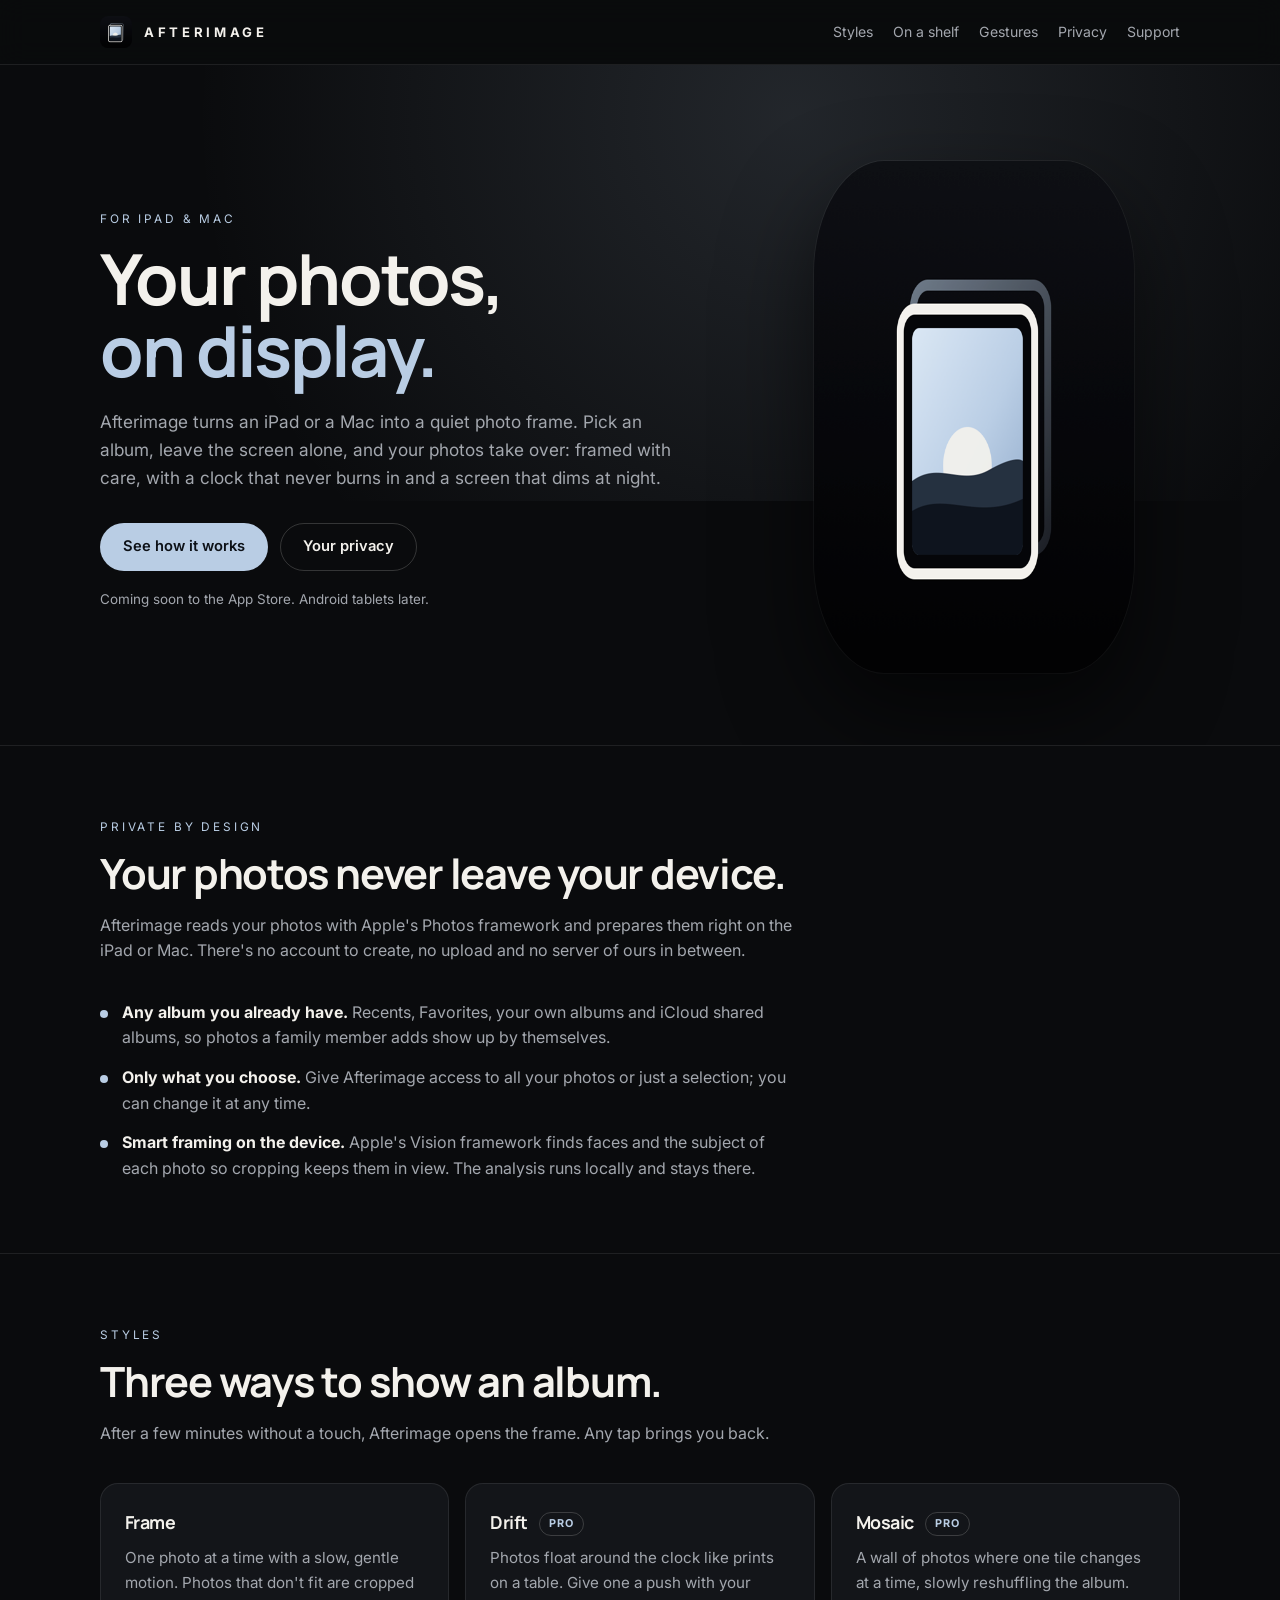
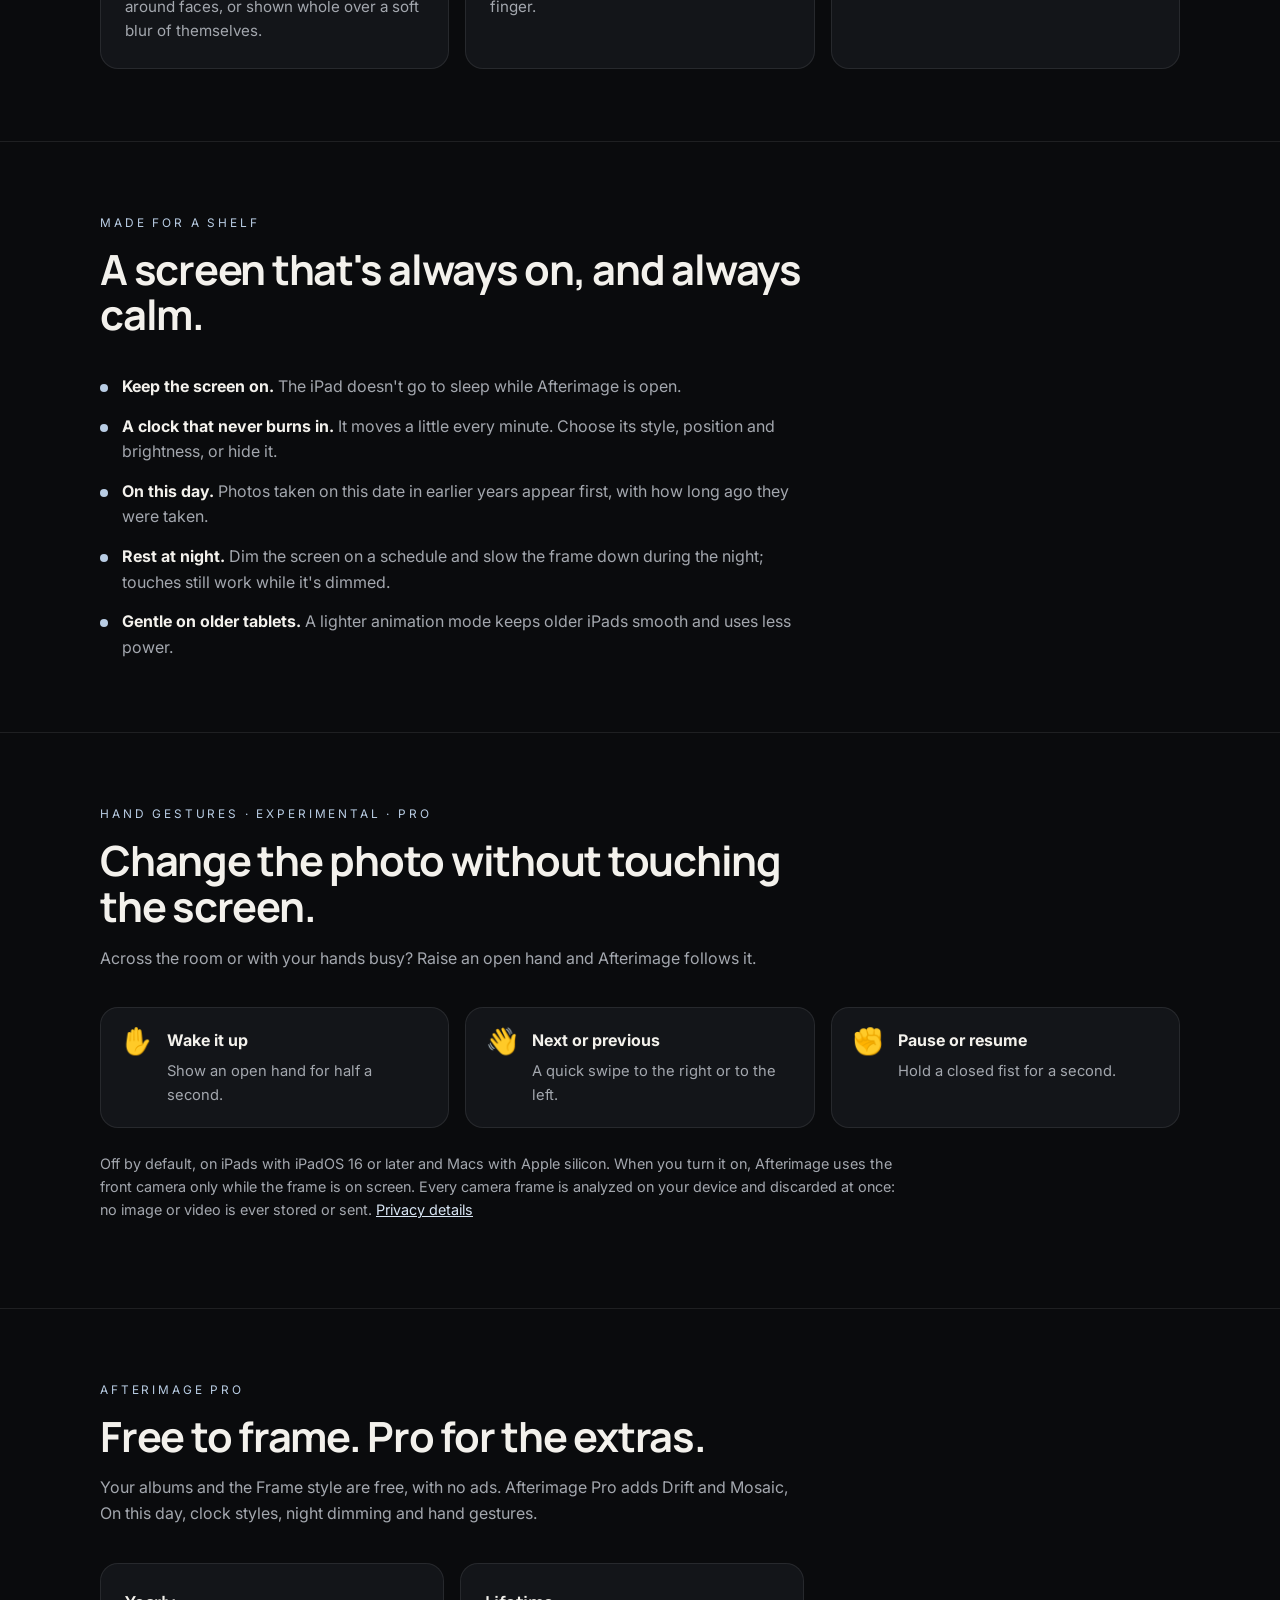
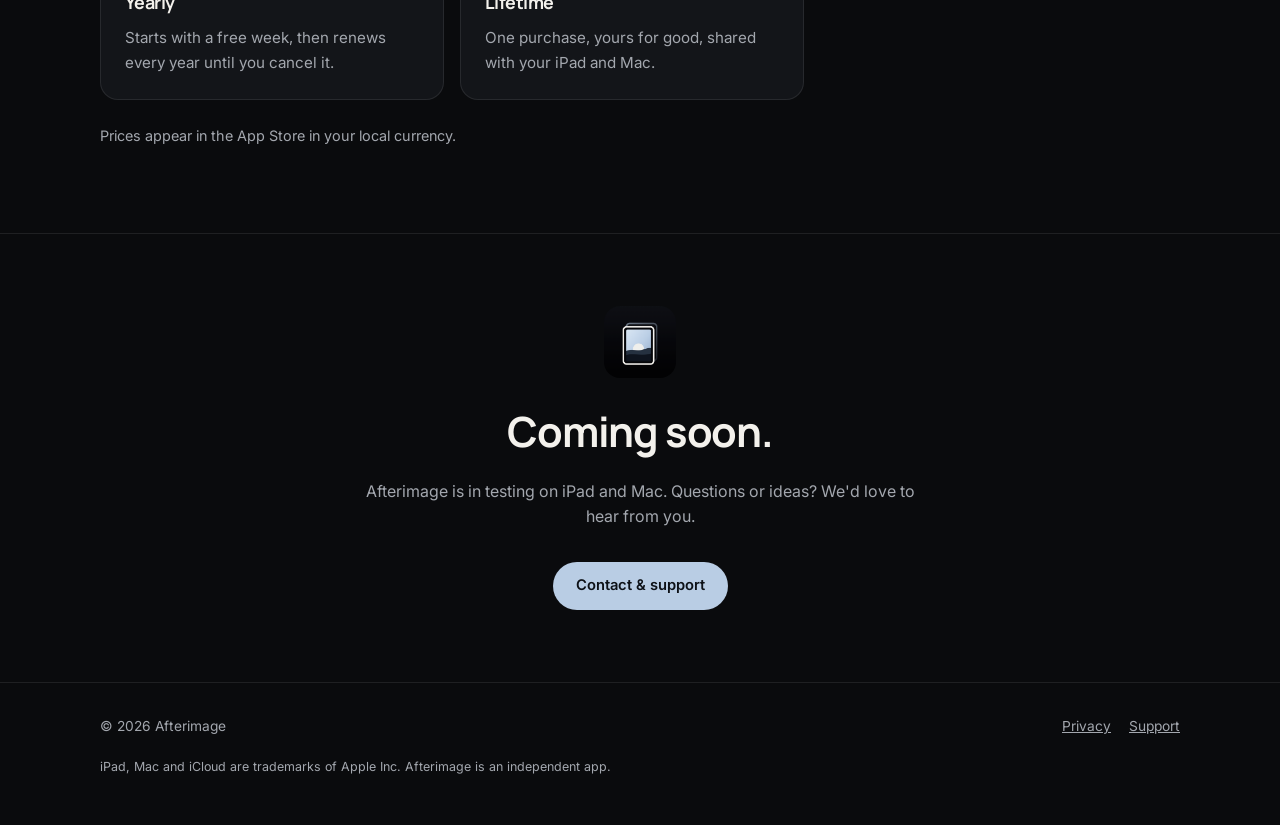
==== index.html @ 96af8f73 "Afterimage website: landing, privacy policy and support Co-Authored-By: Claude Opus 5.5 <noreply@ant" ====
<!doctype html>
<html lang="en">
  <head>
    <meta charset="utf-8" />
    <meta name="viewport" content="width=device-width, initial-scale=1" />
    <title>Afterimage — Your photos, on display</title>
    <meta name="description" content="Afterimage turns an iPad or Mac into an ambient photo frame for your albums. Photos are read and framed on your device, never uploaded." />
    <meta property="og:title" content="Afterimage — Your photos, on display" />
    <meta property="og:description" content="An ambient photo frame for iPad and Mac. Your photos stay on your device." />
    <meta property="og:image" content="assets/app-icon.png" />
    <link rel="icon" href="assets/favicon.png" />
    <link rel="apple-touch-icon" href="assets/app-icon.png" />
    <link rel="preconnect" href="https://fonts.googleapis.com" />
    <link rel="preconnect" href="https://fonts.gstatic.com" crossorigin />
    <link href="https://fonts.googleapis.com/css2?family=Inter:wght@400;500;600&family=Manrope:wght@600;700;800&display=swap" rel="stylesheet" />
    <link rel="stylesheet" href="assets/styles.css?v=1" />
  </head>
  <body>
    <header class="site-header">
      <div class="wrap">
        <a class="brand" href="./"><img src="assets/app-icon.png" alt="" /><span>AFTERIMAGE</span></a>
        <nav class="site-nav" aria-label="Main">
          <a href="./#styles">Styles</a>
          <a href="./#frame">On a shelf</a>
          <a href="./#gestures">Gestures</a>
          <a href="privacy.html">Privacy</a>
          <a href="support.html">Support</a>
        </nav>
      </div>
    </header>

    <main>
      <section class="hero">
        <div class="wrap">
          <div>
            <p class="eyebrow">For iPad &amp; Mac</p>
            <h1>Your photos,<br /><em>on display.</em></h1>
            <p class="lead">
              Afterimage turns an iPad or a Mac into a quiet photo frame. Pick an album, leave the screen alone, and your
              photos take over: framed with care, with a clock that never burns in and a screen that dims at night.
            </p>
            <div class="cta-row">
              <a class="button primary" href="#styles">See how it works</a>
              <a class="button" href="privacy.html">Your privacy</a>
            </div>
            <p class="availability">Coming soon to the App Store. Android tablets later.</p>
          </div>
          <img class="hero-icon" src="assets/app-icon.png" alt="The Afterimage app icon: a picture frame with a fading copy behind it" width="512" height="512" />
        </div>
      </section>

      <section id="private">
        <div class="wrap">
          <div class="section-head">
            <p class="eyebrow">Private by design</p>
            <h2>Your photos never leave your device.</h2>
            <p>
              Afterimage reads your photos with Apple's Photos framework and prepares them right on the iPad or Mac. There's no
              account to create, no upload and no server of ours in between.
            </p>
          </div>
          <ul class="points">
            <li><strong>Any album you already have.</strong> Recents, Favorites, your own albums and iCloud shared albums, so photos a family member adds show up by themselves.</li>
            <li><strong>Only what you choose.</strong> Give Afterimage access to all your photos or just a selection; you can change it at any time.</li>
            <li><strong>Smart framing on the device.</strong> Apple's Vision framework finds faces and the subject of each photo so cropping keeps them in view. The analysis runs locally and stays there.</li>
          </ul>
        </div>
      </section>

      <section id="styles">
        <div class="wrap">
          <div class="section-head">
            <p class="eyebrow">Styles</p>
            <h2>Three ways to show an album.</h2>
            <p>After a few minutes without a touch, Afterimage opens the frame. Any tap brings you back.</p>
          </div>
          <div class="cards">
            <article class="card">
              <h3>Frame</h3>
              <p>One photo at a time with a slow, gentle motion. Photos that don't fit are cropped around faces, or shown whole over a soft blur of themselves.</p>
            </article>
            <article class="card">
              <h3>Drift <span class="tag">PRO</span></h3>
              <p>Photos float around the clock like prints on a table. Give one a push with your finger.</p>
            </article>
            <article class="card">
              <h3>Mosaic <span class="tag">PRO</span></h3>
              <p>A wall of photos where one tile changes at a time, slowly reshuffling the album.</p>
            </article>
          </div>
        </div>
      </section>

      <section id="frame">
        <div class="wrap">
          <div class="section-head">
            <p class="eyebrow">Made for a shelf</p>
            <h2>A screen that's always on, and always calm.</h2>
          </div>
          <ul class="points">
            <li><strong>Keep the screen on.</strong> The iPad doesn't go to sleep while Afterimage is open.</li>
            <li><strong>A clock that never burns in.</strong> It moves a little every minute. Choose its style, position and brightness, or hide it.</li>
            <li><strong>On this day.</strong> Photos taken on this date in earlier years appear first, with how long ago they were taken.</li>
            <li><strong>Rest at night.</strong> Dim the screen on a schedule and slow the frame down during the night; touches still work while it's dimmed.</li>
            <li><strong>Gentle on older tablets.</strong> A lighter animation mode keeps older iPads smooth and uses less power.</li>
          </ul>
        </div>
      </section>

      <section id="gestures">
        <div class="wrap">
          <div class="section-head">
            <p class="eyebrow">Hand gestures · Experimental · Pro</p>
            <h2>Change the photo without touching the screen.</h2>
            <p>Across the room or with your hands busy? Raise an open hand and Afterimage follows it.</p>
          </div>
          <ol class="gestures">
            <li><span class="hand" aria-hidden="true">✋</span><div><strong>Wake it up</strong><p>Show an open hand for half a second.</p></div></li>
            <li><span class="hand" aria-hidden="true">👋</span><div><strong>Next or previous</strong><p>A quick swipe to the right or to the left.</p></div></li>
            <li><span class="hand" aria-hidden="true">✊</span><div><strong>Pause or resume</strong><p>Hold a closed fist for a second.</p></div></li>
          </ol>
          <p class="note">
            Off by default, on iPads with iPadOS 16 or later and Macs with Apple silicon. When you turn it on, Afterimage uses
            the front camera only while the frame is on screen. Every camera frame is analyzed on your device and discarded at
            once: no image or video is ever stored or sent. <a href="privacy.html#gestures">Privacy details</a>
          </p>
        </div>
      </section>

      <section id="pro">
        <div class="wrap">
          <div class="section-head">
            <p class="eyebrow">Afterimage Pro</p>
            <h2>Free to frame. Pro for the extras.</h2>
            <p>
              Your albums and the Frame style are free, with no ads. Afterimage Pro adds Drift and Mosaic, On this day, clock
              styles, night dimming and hand gestures.
            </p>
          </div>
          <div class="plans">
            <article class="card"><h3>Yearly</h3><p>Starts with a free week, then renews every year until you cancel it.</p></article>
            <article class="card"><h3>Lifetime</h3><p>One purchase, yours for good, shared with your iPad and Mac.</p></article>
          </div>
          <p class="note">Prices appear in the App Store in your local currency.</p>
        </div>
      </section>

      <section class="cta-final">
        <div class="wrap">
          <img src="assets/app-icon.png" alt="" />
          <h2>Coming soon.</h2>
          <p>Afterimage is in testing on iPad and Mac. Questions or ideas? We'd love to hear from you.</p>
          <div class="cta-row" style="justify-content: center">
            <a class="button primary" href="support.html">Contact &amp; support</a>
          </div>
        </div>
      </section>
    </main>

    <footer class="site-footer">
      <div class="wrap">
        <span>© 2026 Afterimage</span>
        <nav aria-label="Footer">
          <a href="privacy.html">Privacy</a>
          <a href="support.html">Support</a>
        </nav>
        <p class="legal-note">iPad, Mac and iCloud are trademarks of Apple Inc. Afterimage is an independent app.</p>
      </div>
    </footer>
  </body>
</html>
---- assets/styles.css ----
:root {
  --bg: #0a0b0d;
  --surface: #131519;
  --text: #f3f1ec;
  --muted: #a3a7ae;
  --accent: #b9cde4;
  --accent-strong: #d9e6f4;
  --line: rgb(243 241 236 / 9%);
  --line-strong: rgb(243 241 236 / 18%);
  --radius: 18px;
  --font-heading: 'Manrope', 'Inter', system-ui, sans-serif;
  --font-body: 'Inter', system-ui, -apple-system, 'Segoe UI', sans-serif;
  color-scheme: dark;
}
* { box-sizing: border-box; }
html { scroll-behavior: smooth; }
body {
  margin: 0;
  background: var(--bg);
  color: var(--text);
  font-family: var(--font-body);
  line-height: 1.6;
  -webkit-font-smoothing: antialiased;
}
a { color: var(--accent-strong); }
img { max-width: 100%; display: block; }
.wrap { width: min(1080px, calc(100% - 32px)); margin: 0 auto; }

.site-header {
  position: sticky; top: 0; z-index: 10;
  background: rgb(10 11 13 / 82%);
  backdrop-filter: blur(14px);
  border-bottom: 1px solid var(--line);
}
.site-header .wrap { display: flex; align-items: center; justify-content: space-between; gap: 16px; min-height: 64px; }
.brand { display: inline-flex; align-items: center; gap: 12px; color: var(--text); text-decoration: none; }
.brand img { width: 32px; height: 32px; border-radius: 8px; }
.brand span { font-weight: 700; letter-spacing: 0.28em; font-size: 0.82rem; }
.site-nav { display: flex; flex-wrap: wrap; gap: 6px 20px; }
.site-nav a { color: var(--muted); text-decoration: none; font-size: 0.88rem; }
.site-nav a:hover { color: var(--text); }

h1, h2, h3 { font-family: var(--font-heading); letter-spacing: -0.03em; margin: 0; }
.eyebrow { margin: 0 0 14px; color: var(--accent); font-size: 0.74rem; letter-spacing: 0.24em; text-transform: uppercase; }
.lead { margin: 22px 0 0; max-width: 36rem; color: var(--muted); font-size: 1.08rem; }

.hero { position: relative; overflow: hidden; padding: 96px 0 72px; }
.hero::before {
  content: ''; position: absolute; inset: -30% -10% auto; height: 640px;
  background: radial-gradient(circle at 60% 40%, rgb(185 205 228 / 14%), transparent 60%);
  pointer-events: none;
}
.hero .wrap { position: relative; display: grid; grid-template-columns: 1.2fr 0.8fr; gap: 48px; align-items: center; }
.hero h1 { font-size: clamp(2.5rem, 6vw, 4.4rem); line-height: 1.02; }
.hero h1 em { font-style: normal; color: var(--accent); }
.hero-icon { justify-self: center; width: min(320px, 70vw); border-radius: 22%; box-shadow: 0 40px 90px rgb(0 0 0 / 60%), 0 0 0 1px rgb(255 255 255 / 6%); }
.cta-row { display: flex; flex-wrap: wrap; gap: 12px; margin-top: 32px; }
.button {
  display: inline-flex; align-items: center; min-height: 48px; padding: 0 22px;
  border-radius: 99px; border: 1px solid var(--line-strong); color: var(--text);
  text-decoration: none; font-weight: 600; font-size: 0.92rem;
}
.button.primary { border-color: transparent; background: var(--accent); color: #0d1117; }
.availability { margin-top: 18px; color: var(--muted); font-size: 0.84rem; }

section { padding: 72px 0; border-top: 1px solid var(--line); }
.hero { border-top: 0; }
.section-head { max-width: 44rem; margin-bottom: 36px; }
.section-head h2 { font-size: clamp(1.8rem, 4vw, 2.6rem); line-height: 1.1; }
.section-head p:not(.eyebrow) { color: var(--muted); margin: 16px 0 0; }

.cards { display: grid; grid-template-columns: repeat(3, 1fr); gap: 16px; }
.card { padding: 24px; border-radius: var(--radius); background: var(--surface); border: 1px solid var(--line); }
.card h3 { font-size: 1.12rem; }
.card p { margin: 10px 0 0; color: var(--muted); font-size: 0.95rem; }
.tag { display: inline-block; margin-left: 8px; padding: 2px 9px; border-radius: 99px; border: 1px solid var(--line-strong); color: var(--accent); font-family: var(--font-body); font-size: 0.68rem; letter-spacing: 0.08em; vertical-align: middle; }

.points { margin: 0; padding: 0; list-style: none; display: grid; gap: 14px; max-width: 44rem; }
.points li { padding-left: 22px; position: relative; color: var(--muted); }
.points li::before { content: ''; position: absolute; left: 0; top: 0.62em; width: 8px; height: 8px; border-radius: 50%; background: var(--accent); }
.points strong { color: var(--text); }

.gestures { margin: 0; padding: 0; list-style: none; display: grid; grid-template-columns: repeat(3, 1fr); gap: 16px; }
.gestures li { display: flex; gap: 14px; padding: 20px; border-radius: var(--radius); background: var(--surface); border: 1px solid var(--line); }
.gestures .hand { font-size: 1.6rem; line-height: 1; }
.gestures p { margin: 6px 0 0; color: var(--muted); font-size: 0.92rem; }
.note { margin-top: 24px; color: var(--muted); font-size: 0.9rem; max-width: 50rem; }

.plans { display: grid; grid-template-columns: repeat(2, 1fr); gap: 16px; max-width: 44rem; }

.cta-final { text-align: center; }
.cta-final img { width: 72px; margin: 0 auto 20px; border-radius: 16px; }
.cta-final h2 { font-size: clamp(1.8rem, 4vw, 2.6rem); }
.cta-final p { color: var(--muted); max-width: 36rem; margin: 14px auto 0; }

.doc { padding: 64px 0 80px; }
.doc .wrap { max-width: 760px; }
.doc h1 { font-size: clamp(2rem, 5vw, 3rem); }
.doc h2 { margin-top: 40px; font-size: 1.4rem; }
.doc h3 { margin-top: 24px; font-size: 1.06rem; }
.doc p, .doc li { color: #d2d0cb; }
.doc li { margin: 6px 0; }
.updated { color: var(--muted); font-size: 0.88rem; }

.site-footer { border-top: 1px solid var(--line); padding: 32px 0 48px; color: var(--muted); font-size: 0.86rem; }
.site-footer .wrap { display: flex; flex-wrap: wrap; justify-content: space-between; gap: 12px 24px; }
.site-footer nav { display: flex; gap: 18px; }
.site-footer a { color: var(--muted); }
.legal-note { flex-basis: 100%; margin: 8px 0 0; font-size: 0.78rem; }

@media (max-width: 820px) {
  .hero .wrap, .cards, .gestures, .plans { grid-template-columns: 1fr; }
  .hero { padding-top: 56px; }
  .hero-icon { width: 200px; order: -1; justify-self: start; }
  .site-nav { gap: 4px 14px; }
}
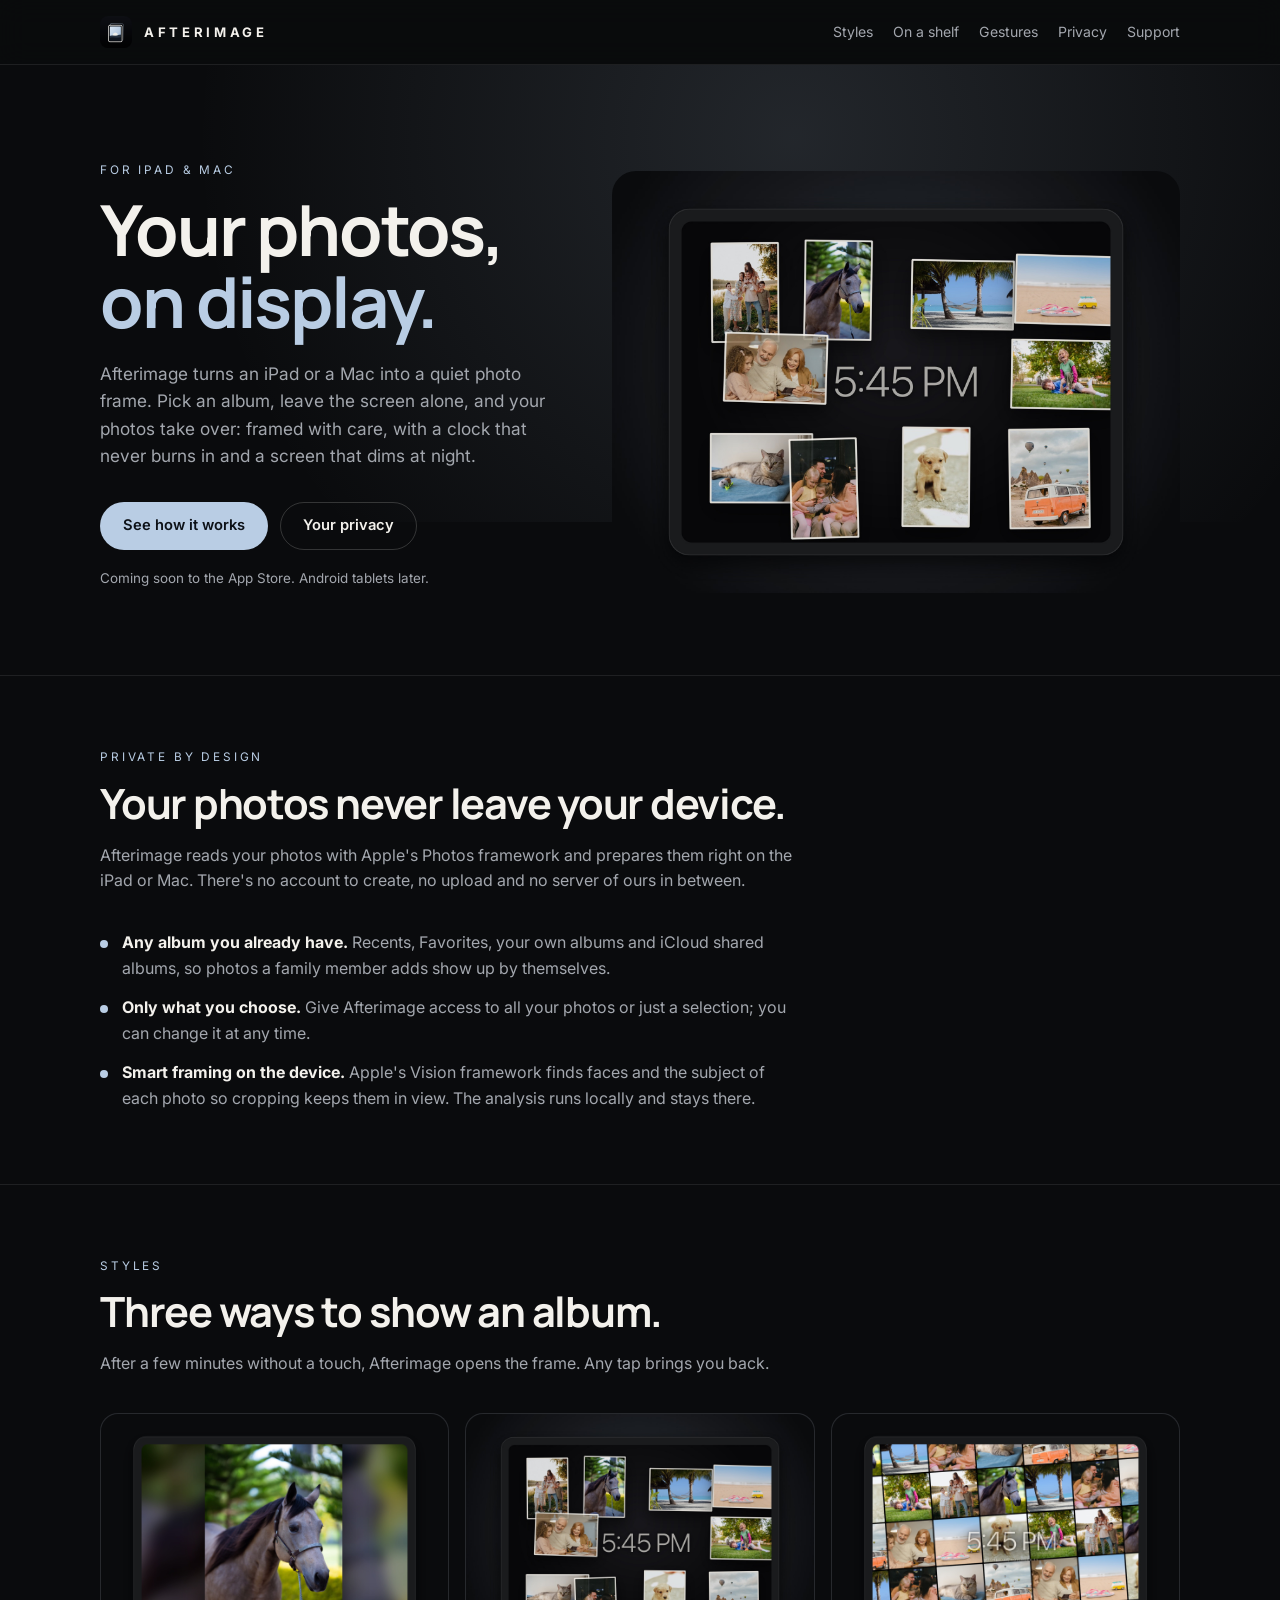
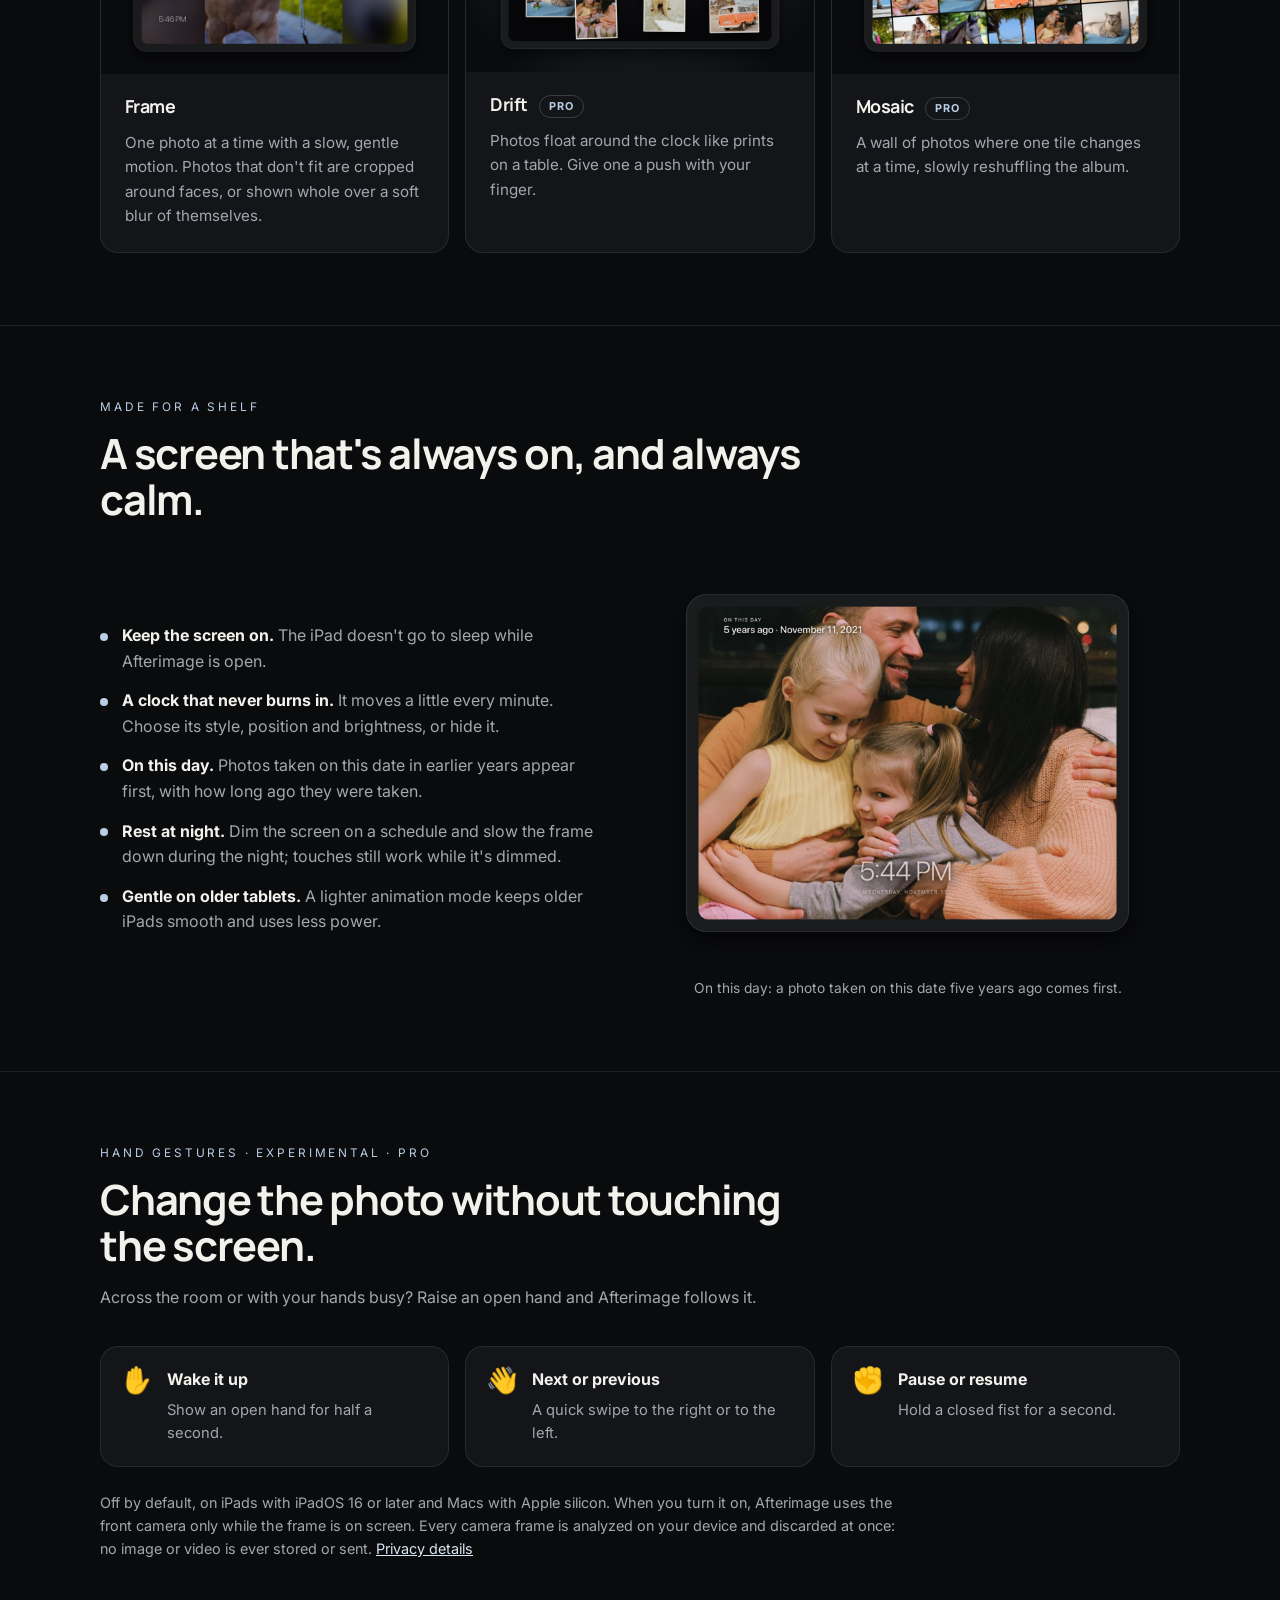
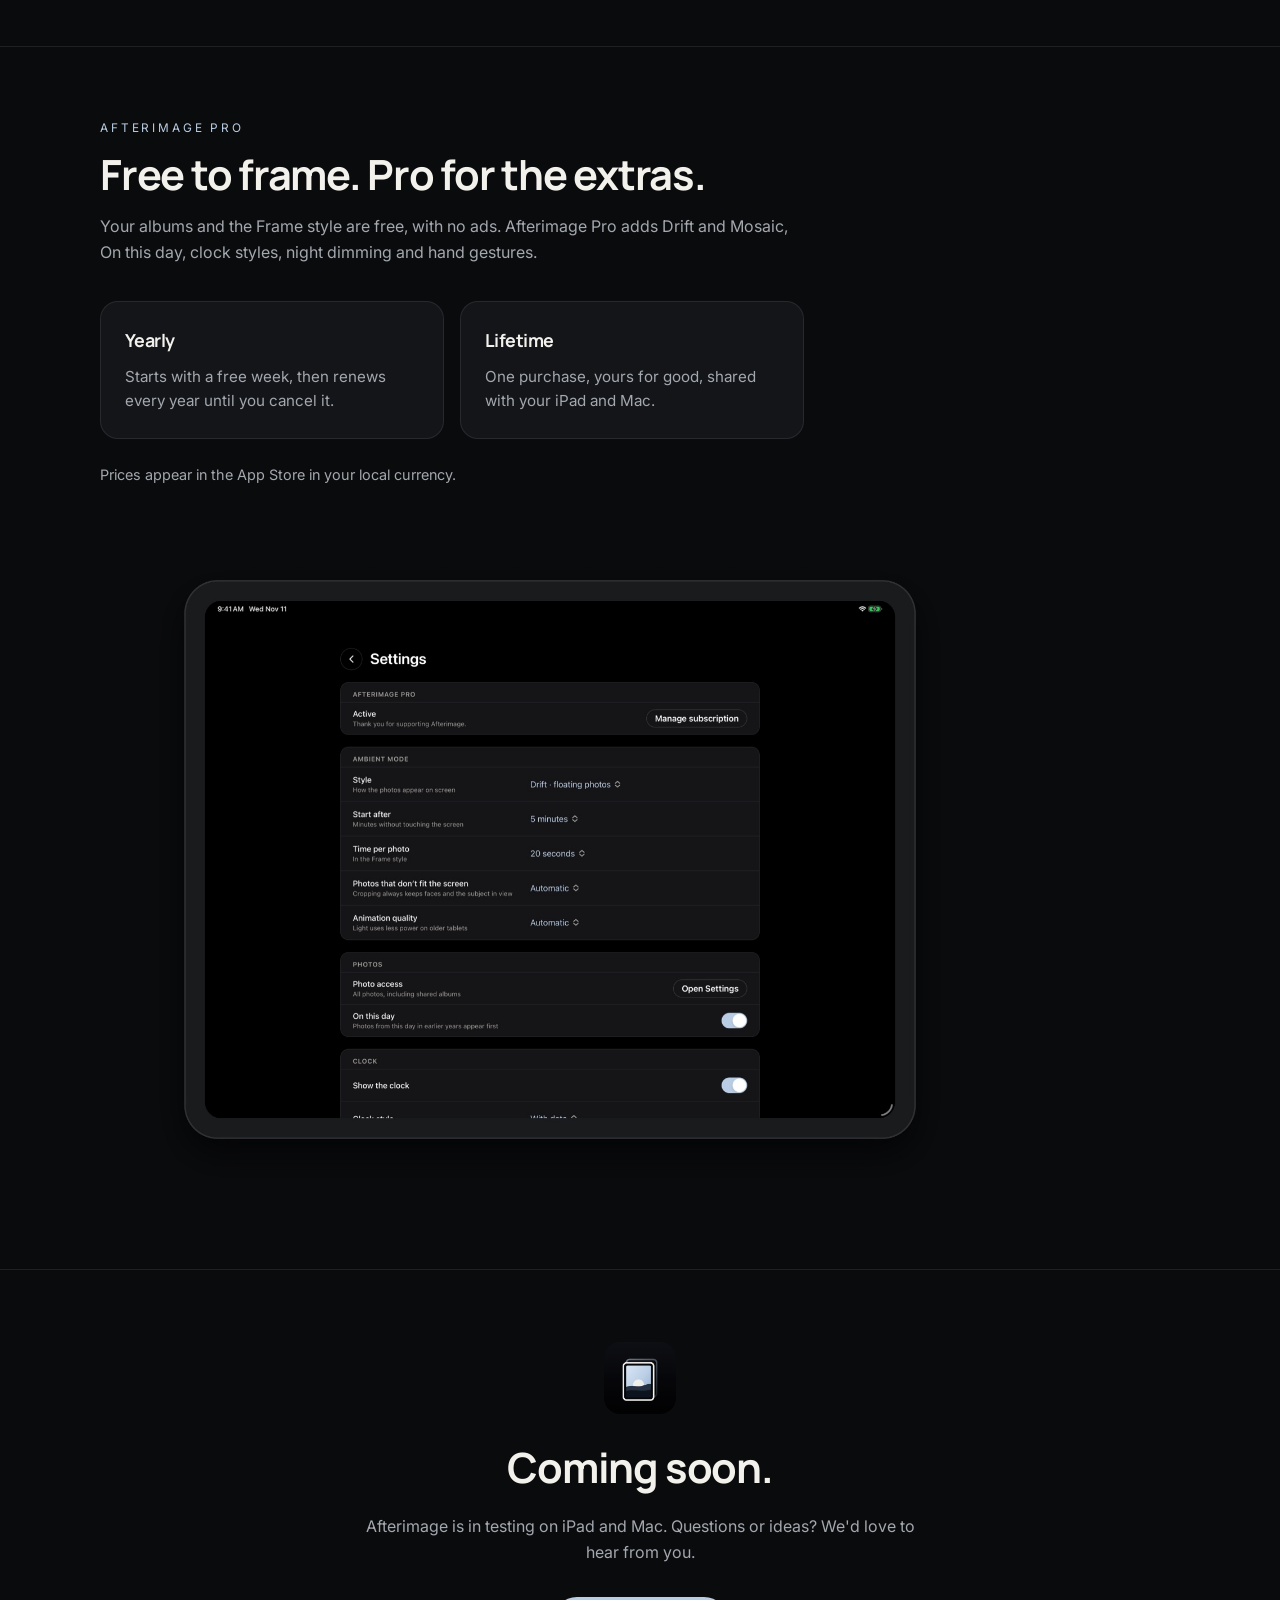
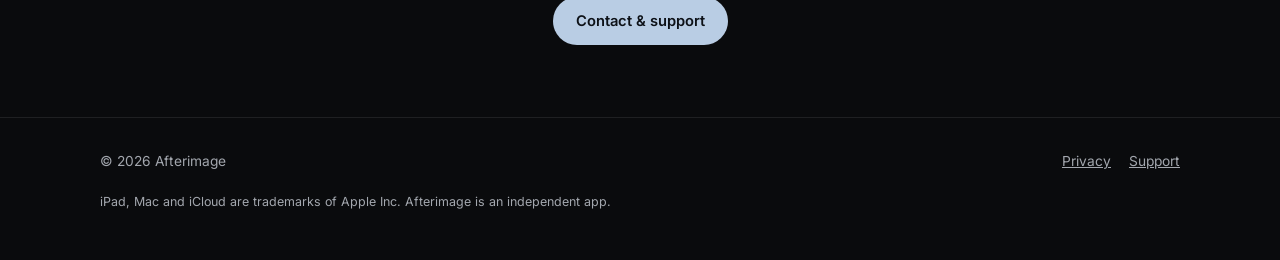
==== commit 19162ac2: "Add iPad screenshots and promotional images Co-Authored-By: Claude Opus 5.5 <noreply@anthropic.com>" ====
--- a/index.html
+++ b/index.html
@@ -7,13 +7,13 @@
     <meta name="description" content="Afterimage turns an iPad or Mac into an ambient photo frame for your albums. Photos are read and framed on your device, never uploaded." />
     <meta property="og:title" content="Afterimage — Your photos, on display" />
     <meta property="og:description" content="An ambient photo frame for iPad and Mac. Your photos stay on your device." />
-    <meta property="og:image" content="assets/app-icon.png" />
+    <meta property="og:image" content="https://strangelovedr03.github.io/afterimage/assets/og-image.jpg" />
     <link rel="icon" href="assets/favicon.png" />
     <link rel="apple-touch-icon" href="assets/app-icon.png" />
     <link rel="preconnect" href="https://fonts.googleapis.com" />
     <link rel="preconnect" href="https://fonts.gstatic.com" crossorigin />
     <link href="https://fonts.googleapis.com/css2?family=Inter:wght@400;500;600&family=Manrope:wght@600;700;800&display=swap" rel="stylesheet" />
-    <link rel="stylesheet" href="assets/styles.css?v=1" />
+    <link rel="stylesheet" href="assets/styles.css?v=2" />
   </head>
   <body>
     <header class="site-header">
@@ -45,7 +45,7 @@
             </div>
             <p class="availability">Coming soon to the App Store. Android tablets later.</p>
           </div>
-          <img class="hero-icon" src="assets/app-icon.png" alt="The Afterimage app icon: a picture frame with a fading copy behind it" width="512" height="512" />
+          <img class="hero-shot" src="assets/shots/hero-drift.jpg" alt="Afterimage on an iPad in the Drift style: family photos, pets and travels floating around a large clock" width="1800" height="1340" />
         </div>
       </section>
 
@@ -76,14 +76,17 @@
           </div>
           <div class="cards">
             <article class="card">
+              <img class="card-shot" src="assets/shots/frame-whole.jpg" alt="The Frame style showing a portrait photo of a horse whole, over a soft blur of itself" width="1600" height="1200" loading="lazy" />
               <h3>Frame</h3>
               <p>One photo at a time with a slow, gentle motion. Photos that don't fit are cropped around faces, or shown whole over a soft blur of themselves.</p>
             </article>
             <article class="card">
+              <img class="card-shot" src="assets/shots/hero-drift.jpg" alt="The Drift style: photos floating around the clock" width="1800" height="1340" loading="lazy" />
               <h3>Drift <span class="tag">PRO</span></h3>
               <p>Photos float around the clock like prints on a table. Give one a push with your finger.</p>
             </article>
             <article class="card">
+              <img class="card-shot" src="assets/shots/mosaic.jpg" alt="The Mosaic style: a tilted wall of photos with the clock in the middle" width="1600" height="1200" loading="lazy" />
               <h3>Mosaic <span class="tag">PRO</span></h3>
               <p>A wall of photos where one tile changes at a time, slowly reshuffling the album.</p>
             </article>
@@ -97,6 +100,7 @@
             <p class="eyebrow">Made for a shelf</p>
             <h2>A screen that's always on, and always calm.</h2>
           </div>
+          <div class="split">
           <ul class="points">
             <li><strong>Keep the screen on.</strong> The iPad doesn't go to sleep while Afterimage is open.</li>
             <li><strong>A clock that never burns in.</strong> It moves a little every minute. Choose its style, position and brightness, or hide it.</li>
@@ -104,6 +108,11 @@
             <li><strong>Rest at night.</strong> Dim the screen on a schedule and slow the frame down during the night; touches still work while it's dimmed.</li>
             <li><strong>Gentle on older tablets.</strong> A lighter animation mode keeps older iPads smooth and uses less power.</li>
           </ul>
+          <figure class="shot">
+            <img src="assets/shots/frame-on-this-day.jpg" alt="On this day in the Frame style: a family photo from five years ago today, with the date and a clock" width="1600" height="1200" loading="lazy" />
+            <figcaption>On this day: a photo taken on this date five years ago comes first.</figcaption>
+          </figure>
+          </div>
         </div>
       </section>
 
@@ -142,6 +151,9 @@
             <article class="card"><h3>Lifetime</h3><p>One purchase, yours for good, shared with your iPad and Mac.</p></article>
           </div>
           <p class="note">Prices appear in the App Store in your local currency.</p>
+          <figure class="shot wide">
+            <img src="assets/shots/settings.jpg" alt="Afterimage settings: style, start time, time per photo, framing, On this day and the clock" width="1600" height="1200" loading="lazy" />
+          </figure>
         </div>
       </section>
 
--- a/assets/styles.css
+++ b/assets/styles.css
@@ -50,7 +50,7 @@
   background: radial-gradient(circle at 60% 40%, rgb(185 205 228 / 14%), transparent 60%);
   pointer-events: none;
 }
-.hero .wrap { position: relative; display: grid; grid-template-columns: 1.2fr 0.8fr; gap: 48px; align-items: center; }
+.hero .wrap { position: relative; display: grid; grid-template-columns: 0.9fr 1.1fr; gap: 48px; align-items: center; }
 .hero h1 { font-size: clamp(2.5rem, 6vw, 4.4rem); line-height: 1.02; }
 .hero h1 em { font-style: normal; color: var(--accent); }
 .hero-icon { justify-self: center; width: min(320px, 70vw); border-radius: 22%; box-shadow: 0 40px 90px rgb(0 0 0 / 60%), 0 0 0 1px rgb(255 255 255 / 6%); }
@@ -108,9 +108,19 @@
 .site-footer a { color: var(--muted); }
 .legal-note { flex-basis: 100%; margin: 8px 0 0; font-size: 0.78rem; }
 
+.hero-shot { width: 100%; height: auto; border-radius: 24px; }
+.card-shot { width: calc(100% + 48px); max-width: none; height: auto; margin: -24px -24px 18px; border-radius: var(--radius) var(--radius) 0 0; }
+.card { overflow: hidden; }
+.split { display: grid; grid-template-columns: 1fr 1.1fr; gap: 40px; align-items: center; }
+.shot { margin: 0; }
+.shot img { width: 100%; height: auto; border-radius: 20px; }
+.shot figcaption { margin-top: 10px; color: var(--muted); font-size: 0.86rem; text-align: center; }
+.shot.wide { margin-top: 36px; max-width: 900px; }
+
 @media (max-width: 820px) {
+  .split { grid-template-columns: 1fr; }
+  .hero-shot { order: -1; }
   .hero .wrap, .cards, .gestures, .plans { grid-template-columns: 1fr; }
   .hero { padding-top: 56px; }
-  .hero-icon { width: 200px; order: -1; justify-self: start; }
   .site-nav { gap: 4px 14px; }
 }
